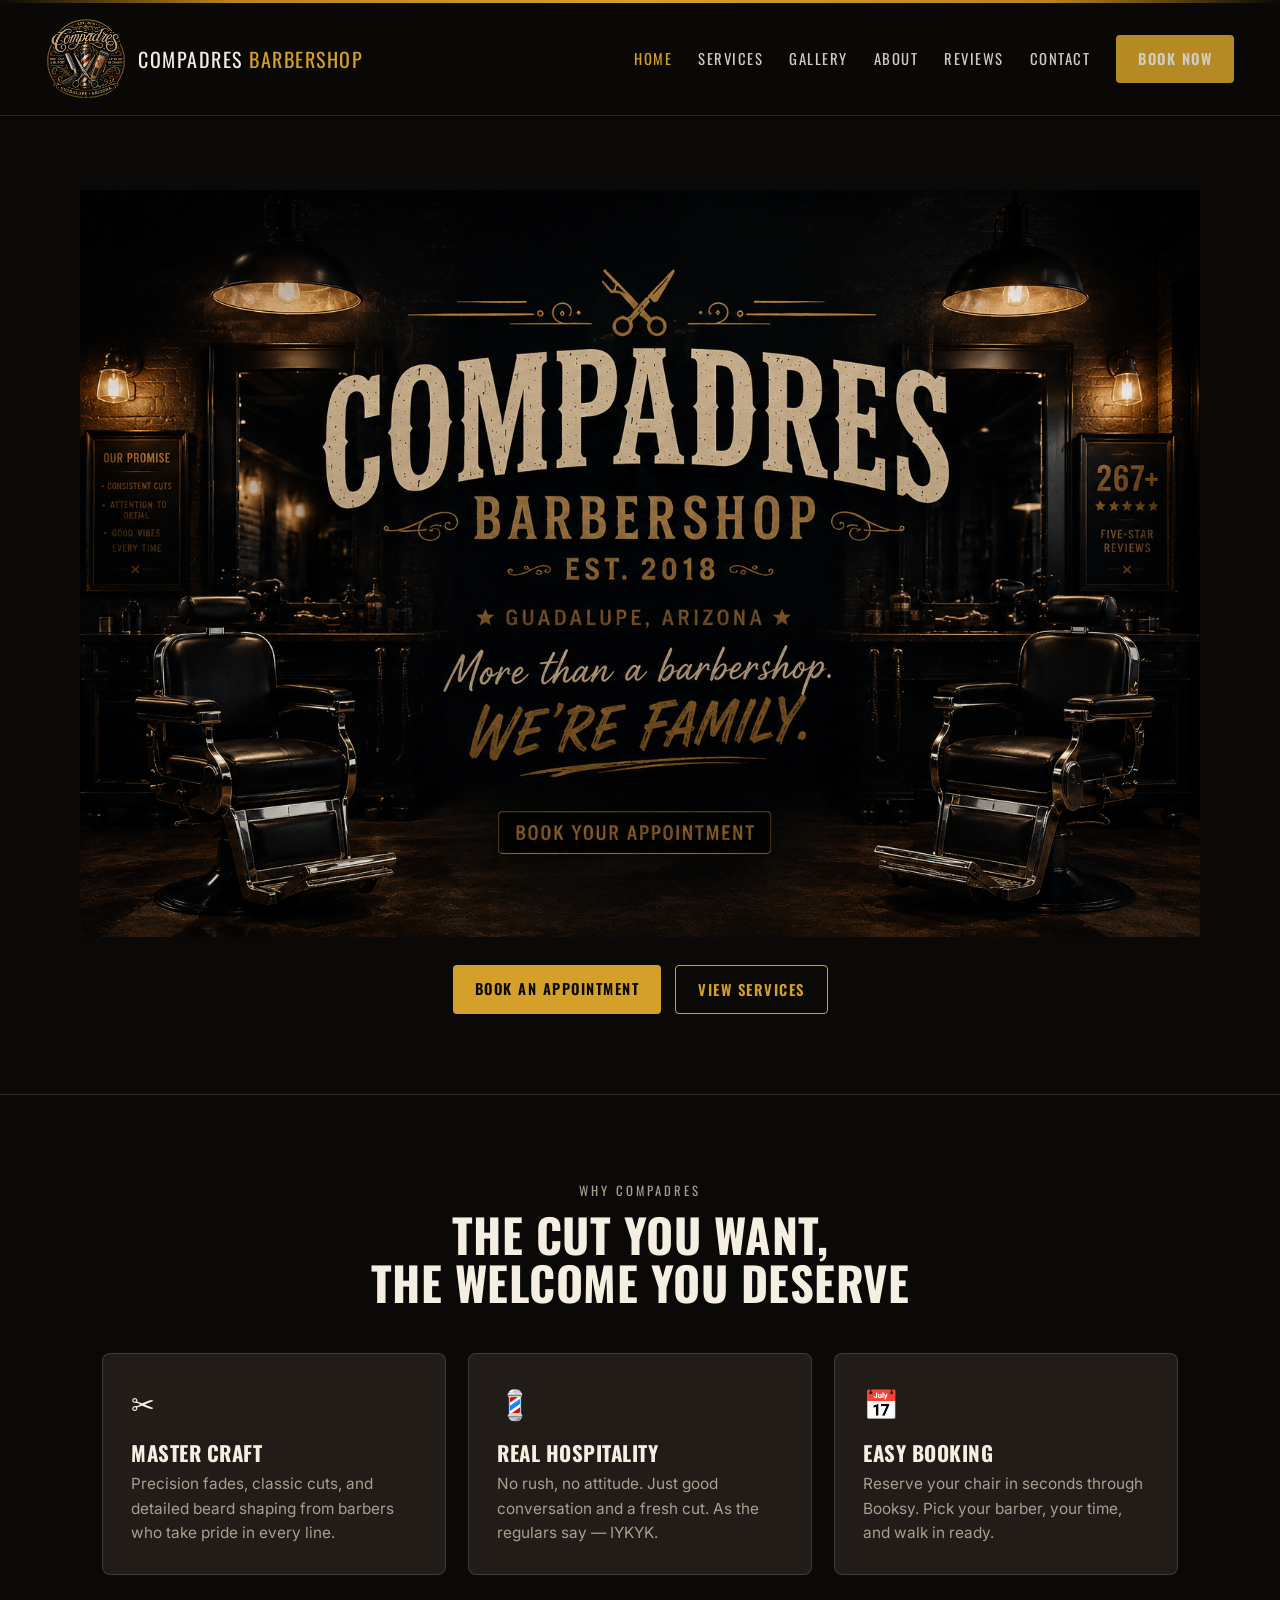
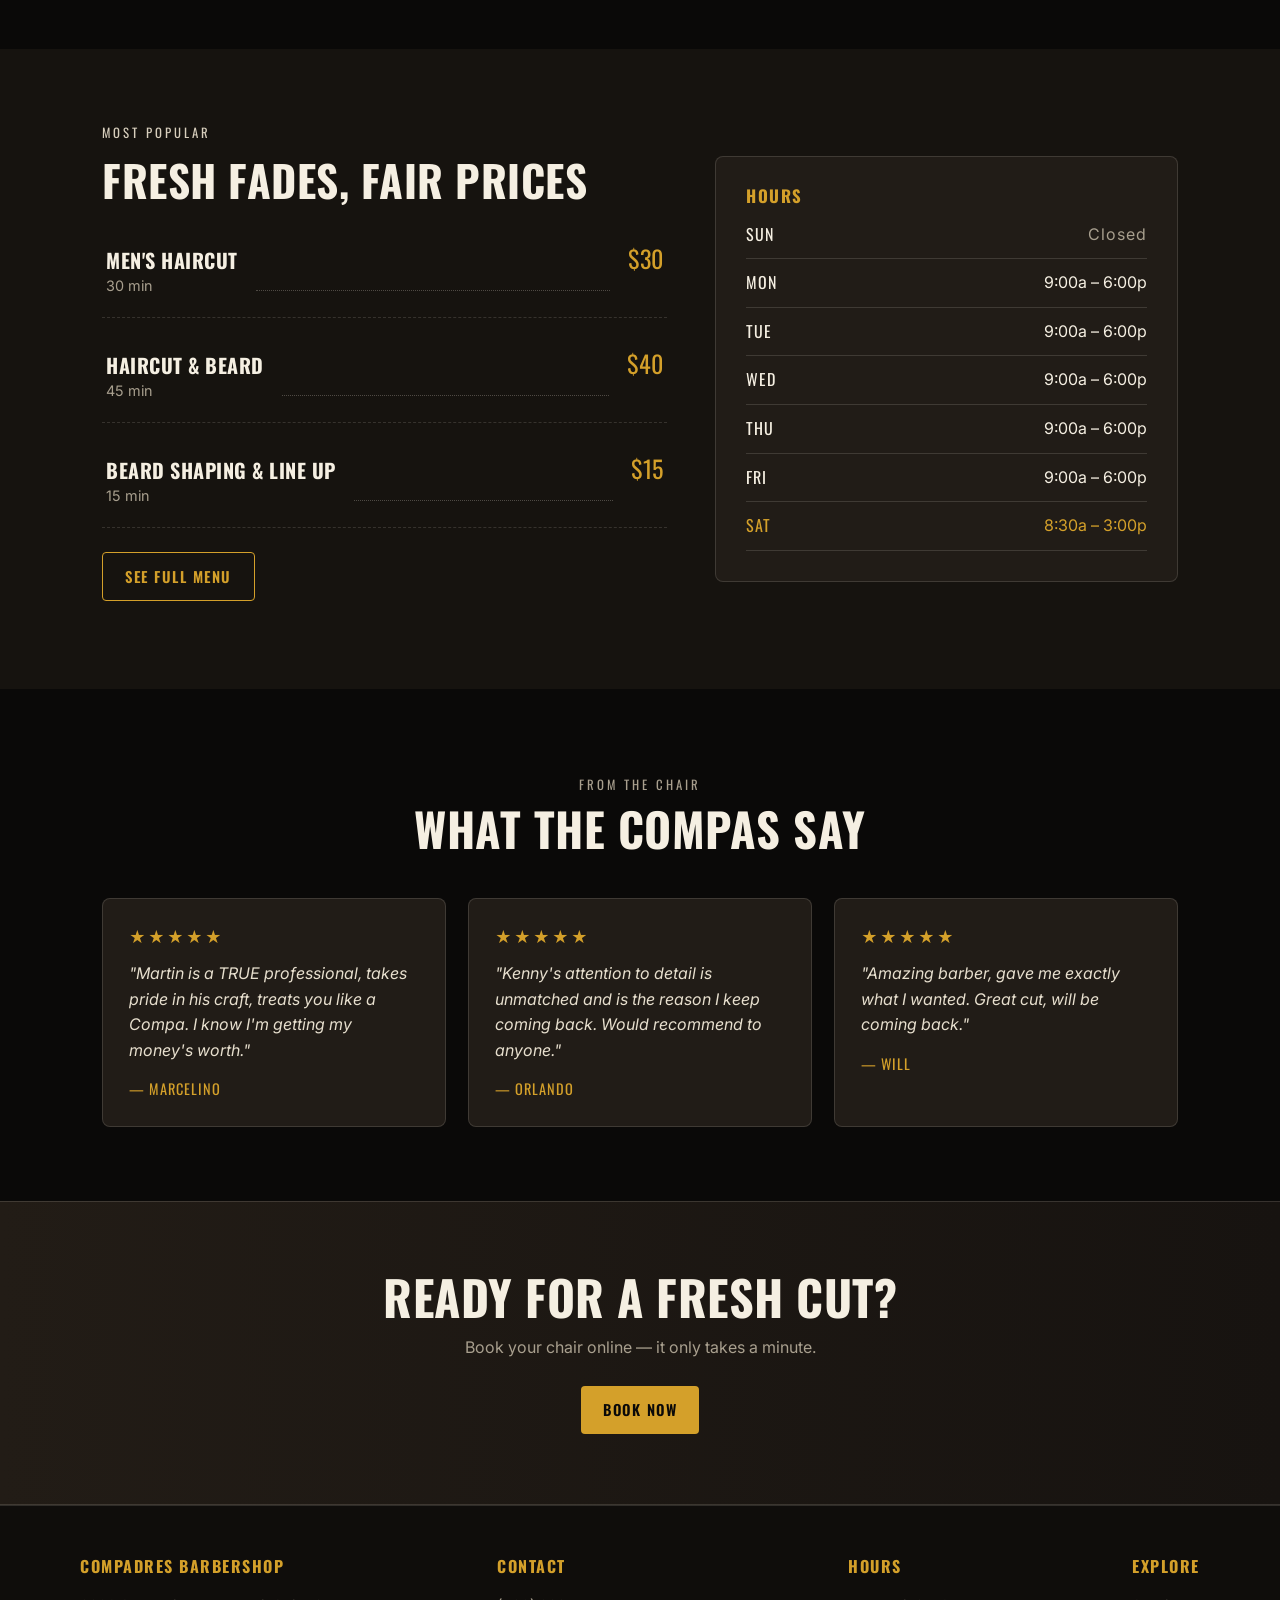
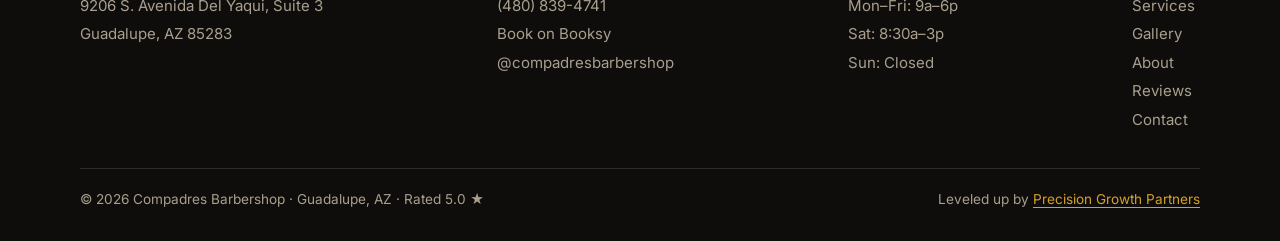
==== index.html @ 27624e58 "Add files via upload" ====
<!DOCTYPE html>
<html lang="en">
<head>
<meta charset="UTF-8">
<meta name="viewport" content="width=device-width, initial-scale=1">
<title>Compadres Barbershop | Guadalupe, AZ</title>
<meta name="description" content="Compadres Barbershop in Guadalupe, AZ — premium men's haircuts, beard work, and clean fades. Rated 5.0. Book online today.">
<link rel="preconnect" href="https://fonts.googleapis.com">
<link href="https://fonts.googleapis.com/css2?family=Oswald:wght@500;600;700&family=Inter:wght@400;500;600&display=swap" rel="stylesheet">
<link rel="stylesheet" href="styles.css">
</head>
<body>
<div class="serape"></div>
<header class="site">
  <div class="nav">
    <a class="logo" href="index.html">
      <span class="mark"><img src="logo.png" alt="Compadres Barbershop logo" onclick="event.preventDefault();event.stopPropagation();document.getElementById('logobox').classList.add('open')" onerror="this.style.display='none';this.parentNode.classList.add('noimg')"></span>
      <span class="name">Compadres <span>Barbershop</span></span>
    </a>
    <button class="nav-toggle" aria-label="Menu" onclick="document.getElementById('nav').classList.toggle('open')">☰</button>
    <nav class="links" id="nav">
      <a class="active" href="index.html">Home</a>
      <a href="services.html">Services</a>
      <a href="gallery.html">Gallery</a>
      <a href="about.html">About</a>
      <a href="reviews.html">Reviews</a>
      <a href="contact.html">Contact</a>
      <a class="btn btn-gold" href="https://booksy.com/en-us/102280_compadres-barbershop_barber-shop_14724_tempe" target="_blank" rel="noopener">Book Now</a>
    </nav>
  </div>
</header>

<section class="hero-photo">
  <a href="https://booksy.com/en-us/102280_compadres-barbershop_barber-shop_14724_tempe" target="_blank" rel="noopener" aria-label="Book your appointment"><img src="Hero.png" alt="Compadres Barbershop — Guadalupe, Arizona. More than a barbershop, we're family. Est. 2018. Rated 5.0 from 267+ reviews."></a>
  <div class="hero-cta">
    <a class="btn btn-gold" href="https://booksy.com/en-us/102280_compadres-barbershop_barber-shop_14724_tempe" target="_blank" rel="noopener">Book an Appointment</a>
    <a class="btn btn-ghost" href="services.html">View Services</a>
  </div>
</section>

<section>
  <div class="container">
    <div class="section-head">
      <p class="eyebrow">Why Compadres</p>
      <h2>The cut you want,<br>the welcome you deserve</h2>
    </div>
    <div class="grid cols-3">
      <div class="card">
        <div class="icon">✂️</div>
        <h3>Master Craft</h3>
        <p>Precision fades, classic cuts, and detailed beard shaping from barbers who take pride in every line.</p>
      </div>
      <div class="card">
        <div class="icon">💈</div>
        <h3>Real Hospitality</h3>
        <p>No rush, no attitude. Just good conversation and a fresh cut. As the regulars say — IYKYK.</p>
      </div>
      <div class="card">
        <div class="icon">📅</div>
        <h3>Easy Booking</h3>
        <p>Reserve your chair in seconds through Booksy. Pick your barber, your time, and walk in ready.</p>
      </div>
    </div>
  </div>
</section>

<section class="alt">
  <div class="container">
    <div class="split">
      <div>
        <p class="eyebrow">Most Popular</p>
        <h2>Fresh fades, fair prices</h2>
        <div class="pricelist">
          <div class="price-row">
            <div class="info"><h3>Men's Haircut</h3><span>30 min</span></div>
            <div class="dots"></div><div class="amt">$30</div>
          </div>
          <div class="price-row">
            <div class="info"><h3>Haircut &amp; Beard</h3><span>45 min</span></div>
            <div class="dots"></div><div class="amt">$40</div>
          </div>
          <div class="price-row">
            <div class="info"><h3>Beard Shaping &amp; Line Up</h3><span>15 min</span></div>
            <div class="dots"></div><div class="amt">$15</div>
          </div>
        </div>
        <p style="margin-top:24px"><a class="btn btn-ghost" href="services.html">See Full Menu</a></p>
      </div>
      <div class="infobox">
        <h3>Hours</h3>
        <ul class="hours">
          <li class="closed"><span>Sun</span><span>Closed</span></li>
          <li><span>Mon</span><span>9:00a – 6:00p</span></li>
          <li><span>Tue</span><span>9:00a – 6:00p</span></li>
          <li><span>Wed</span><span>9:00a – 6:00p</span></li>
          <li><span>Thu</span><span>9:00a – 6:00p</span></li>
          <li><span>Fri</span><span>9:00a – 6:00p</span></li>
          <li class="today"><span>Sat</span><span>8:30a – 3:00p</span></li>
        </ul>
      </div>
    </div>
  </div>
</section>

<section>
  <div class="container">
    <div class="section-head">
      <p class="eyebrow">From the Chair</p>
      <h2>What the Compas say</h2>
    </div>
    <div class="quotes">
      <div class="quote">
        <div class="stars">★★★★★</div>
        <p>"Martin is a TRUE professional, takes pride in his craft, treats you like a Compa. I know I'm getting my money's worth."</p>
        <div class="who">— Marcelino</div>
      </div>
      <div class="quote">
        <div class="stars">★★★★★</div>
        <p>"Kenny's attention to detail is unmatched and is the reason I keep coming back. Would recommend to anyone."</p>
        <div class="who">— Orlando</div>
      </div>
      <div class="quote">
        <div class="stars">★★★★★</div>
        <p>"Amazing barber, gave me exactly what I wanted. Great cut, will be coming back."</p>
        <div class="who">— Will</div>
      </div>
    </div>
  </div>
</section>

<div class="cta-band">
  <h2>Ready for a fresh cut?</h2>
  <p>Book your chair online — it only takes a minute.</p>
  <a class="btn btn-gold" href="https://booksy.com/en-us/102280_compadres-barbershop_barber-shop_14724_tempe" target="_blank" rel="noopener">Book Now</a>
</div>

<footer class="site">
  <div class="foot-grid">
    <div>
      <h4>Compadres Barbershop</h4>
      <p>9206 S. Avenida Del Yaqui, Suite 3<br>Guadalupe, AZ 85283</p>
    </div>
    <div>
      <h4>Contact</h4>
      <p><a href="tel:+14808394741">(480) 839-4741</a><br><a href="https://booksy.com/en-us/102280_compadres-barbershop_barber-shop_14724_tempe" target="_blank" rel="noopener">Book on Booksy</a><br><a href="https://www.instagram.com/compadresbarbershop/" target="_blank" rel="noopener">@compadresbarbershop</a></p>
    </div>
    <div>
      <h4>Hours</h4>
      <p>Mon–Fri: 9a–6p<br>Sat: 8:30a–3p<br>Sun: Closed</p>
    </div>
    <div>
      <h4>Explore</h4>
      <p><a href="services.html">Services</a><br><a href="gallery.html">Gallery</a><br><a href="about.html">About</a><br><a href="reviews.html">Reviews</a><br><a href="contact.html">Contact</a></p>
    </div>
  </div>
  <div class="copyright"><span>© 2026 Compadres Barbershop · Guadalupe, AZ · Rated 5.0 ★</span><span class="credit">Leveled up by <a href="https://www.precisiongrowthpartnersaz.com" target="_blank" rel="noopener">Precision Growth Partners</a></span></div>
</footer>
<div class="logobox" id="logobox" onclick="this.classList.remove('open')"><img src="logo.png" alt="Compadres Barbershop logo"></div>
<script defer src="/_vercel/insights/script.js"></script>
</body>
</html>
---- styles.css ----
/* Compadres Barbershop — shared styles (mobile-optimized + photo gallery) */
:root{
  --ink:#0a0908;
  --ink-2:#16130f;
  --cream:#f5efe2;
  --gold:#d4a02a;
  --gold-2:#b9851a;
  --red:#a3271f;
  --green:#1f6b4f;
  --muted:#a89f8e;
  --line:rgba(245,239,226,.14);
  --maxw:1120px;
  --font-head:"Oswald","Arial Narrow",Helvetica,sans-serif;
  --font-body:"Inter",system-ui,-apple-system,Segoe UI,Roboto,sans-serif;
}
*{box-sizing:border-box;margin:0;padding:0}
html{scroll-behavior:smooth}
body{
  font-family:var(--font-body);
  background:var(--ink);
  color:var(--cream);
  line-height:1.6;
  -webkit-font-smoothing:antialiased;
  overflow-x:hidden;
}
img{max-width:100%;display:block}
a{color:inherit;text-decoration:none}
.container{max-width:var(--maxw);margin:0 auto;padding:0 22px}
h1,h2,h3,.brand{font-family:var(--font-head);font-weight:700;letter-spacing:.5px;line-height:1.05}
.eyebrow{font-family:var(--font-head);text-transform:uppercase;letter-spacing:3px;font-size:.8rem;color:var(--gold)}

/* refined gold top accent */
.serape{height:3px;background:linear-gradient(90deg,transparent,var(--gold-2) 18%,var(--gold) 50%,var(--gold-2) 82%,transparent)}

/* header */
header.site{position:sticky;top:0;z-index:50;background:rgba(10,9,8,.95);backdrop-filter:blur(8px);border-bottom:1px solid var(--line)}
.nav{display:flex;align-items:center;justify-content:space-between;padding:16px 46px}
.logo{display:flex;align-items:center;gap:12px}
.logo .mark{width:80px;height:80px;display:grid;place-items:center;flex:0 0 auto}
.logo .mark img{width:100%;height:100%;object-fit:contain;display:block;mix-blend-mode:lighten;cursor:zoom-in}
.logobox{position:fixed;inset:0;z-index:200;background:rgba(5,4,3,.94);display:none;place-items:center;cursor:zoom-out;padding:24px}
.logobox.open{display:grid}
.logobox img{max-width:min(90vw,560px);max-height:90vh;width:auto;height:auto;mix-blend-mode:lighten}
.logo .mark.noimg{width:44px;height:44px;border-radius:50%;border:2px solid var(--gold);background:#000}
.logo .mark.noimg::after{content:"C";font-family:var(--font-head);font-weight:700;color:var(--gold);font-size:1.2rem}
.logo .name{font-family:var(--font-head);font-size:1.25rem;text-transform:uppercase;letter-spacing:1.5px}
.logo .name span{color:var(--gold)}
nav.links{display:flex;align-items:center;gap:26px}
nav.links a{font-family:var(--font-head);text-transform:uppercase;letter-spacing:1.5px;font-size:.92rem;color:var(--cream);opacity:.85;transition:.2s}
nav.links a:hover,nav.links a.active{opacity:1;color:var(--gold)}
.btn{display:inline-block;font-family:var(--font-head);text-transform:uppercase;letter-spacing:1.5px;font-weight:600;padding:12px 22px;border-radius:4px;transition:.2s;cursor:pointer;font-size:.92rem}
.btn-gold{background:var(--gold);color:var(--ink)}
.btn-gold:hover{background:var(--gold-2)}
.btn-ghost{border:1.5px solid var(--gold);color:var(--gold)}
.btn-ghost:hover{background:var(--gold);color:var(--ink)}
.nav-toggle{display:none;background:none;border:0;color:var(--cream);font-size:1.6rem;cursor:pointer}

/* hero */
.hero{position:relative;text-align:center;padding:120px 22px 110px;background:
  radial-gradient(120% 90% at 50% 0%,rgba(212,160,42,.12),transparent 60%),
  linear-gradient(180deg,#191510,#0f0d0b);
  border-bottom:1px solid var(--line);overflow:hidden}
.hero::before,.hero::after{content:"";position:absolute;font-family:var(--font-head);font-size:14rem;color:rgba(245,239,226,.03);top:50%;transform:translateY(-50%)}
.hero::before{content:"✂";left:4%}
.hero::after{content:"💈";right:4%;font-size:9rem}
.hero h1{font-size:clamp(2.6rem,7vw,5rem);text-transform:uppercase}
.hero h1 em{color:var(--gold);font-style:normal}
.hero p.lead{max-width:620px;margin:18px auto 28px;color:#e7dfce;font-size:1.12rem}
.hero .cta{display:flex;gap:14px;justify-content:center;flex-wrap:wrap}
.stars{color:var(--gold);letter-spacing:2px}
.rating{margin-top:26px;font-size:.95rem;color:var(--muted)}
.rating strong{color:var(--cream)}

/* hero logo badge */
.hero-badge{width:130px;height:130px;border-radius:50%;border:3px solid var(--gold);object-fit:cover;display:block;margin:0 auto 24px;background:#000;box-shadow:0 10px 34px rgba(0,0,0,.55)}

/* hero photo banner */
.hero-photo{background:#0a0908;border-bottom:1px solid var(--line);text-align:center}
.hero-photo img{width:100%;max-width:var(--maxw);height:auto;display:block;margin:0 auto}
.hero-cta{display:flex;gap:14px;justify-content:center;flex-wrap:wrap;padding:28px 22px 6px}

/* sections */
section{padding:74px 0}
.section-head{text-align:center;max-width:640px;margin:0 auto 46px}
.section-head h2{font-size:clamp(2rem,4.5vw,2.9rem);text-transform:uppercase;margin-top:8px}
.section-head p{color:var(--muted);margin-top:12px}
.alt{background:var(--ink-2)}

/* feature grid */
.grid{display:grid;gap:22px}
.cols-3{grid-template-columns:repeat(3,1fr)}
.cols-2{grid-template-columns:repeat(2,1fr)}
.card{background:#211c17;border:1px solid var(--line);border-radius:8px;padding:28px}
.card h3{font-size:1.3rem;text-transform:uppercase;margin-bottom:8px}
.card p{color:var(--muted);font-size:.96rem}
.card .icon{font-size:1.8rem;margin-bottom:14px}

/* services / price list */
.pricelist{max-width:760px;margin:0 auto;display:grid;gap:6px}
.price-row{display:flex;align-items:baseline;justify-content:space-between;gap:14px;padding:20px 4px;border-bottom:1px dashed var(--line)}
.price-row .info h3{font-size:1.25rem;text-transform:uppercase}
.price-row .info span{display:block;color:var(--muted);font-size:.9rem;margin-top:3px}
.price-row .dots{flex:1;border-bottom:1px dotted rgba(245,239,226,.25);margin:0 4px 6px;align-self:flex-end}
.price-row .amt{font-family:var(--font-head);font-size:1.5rem;color:var(--gold);white-space:nowrap}
.note{text-align:center;color:var(--muted);margin-top:30px;font-size:.95rem}

/* gallery / photo grid */
.gallery{display:grid;grid-template-columns:repeat(3,1fr);gap:14px}
.gallery .shot{aspect-ratio:1/1;border-radius:8px;overflow:hidden;border:1px solid var(--line);display:block;background:#211c17}
.gallery .shot img{width:100%;height:100%;object-fit:cover;display:block;transition:transform .4s}
.gallery .shot:hover img{transform:scale(1.06)}

/* barbers */
.barber{text-align:center}
.barber .avatar{width:120px;height:120px;border-radius:50%;margin:0 auto 16px;border:3px solid var(--gold);display:grid;place-items:center;font-family:var(--font-head);font-size:2.4rem;color:var(--gold);background:#211c17}
.barber h3{font-size:1.35rem;text-transform:uppercase}
.barber .role{color:var(--gold);font-family:var(--font-head);letter-spacing:2px;text-transform:uppercase;font-size:.85rem;margin-top:4px}
.barber p{color:var(--muted);font-size:.95rem;margin-top:10px}

/* split / info */
.split{display:grid;grid-template-columns:1.1fr .9fr;gap:48px;align-items:center}
.split h2{font-size:clamp(1.9rem,4vw,2.7rem);text-transform:uppercase;margin:8px 0 16px}
.split p{color:#d8cfbd;margin-bottom:14px}
.hours{list-style:none;max-width:420px}
.hours li{display:flex;justify-content:space-between;padding:11px 0;border-bottom:1px solid var(--line);font-size:1rem}
.hours li span:first-child{font-family:var(--font-head);text-transform:uppercase;letter-spacing:1px}
.hours li.closed span:last-child{color:var(--muted);letter-spacing:1px}
.hours li.today{color:var(--gold)}

.infobox{background:#211c17;border:1px solid var(--line);border-radius:8px;padding:30px}
.infobox h3{text-transform:uppercase;color:var(--gold);font-size:1.05rem;letter-spacing:1.5px;margin-bottom:6px}
.infobox p{margin-bottom:18px;color:#e7dfce}
.infobox a{color:var(--cream);border-bottom:1px solid var(--gold)}

.map{border-radius:8px;overflow:hidden;border:1px solid var(--line);min-height:320px;width:100%}
.map iframe{width:100%;height:100%;min-height:320px;border:0;filter:grayscale(.3) contrast(1.05)}

/* cta band */
.cta-band{background:linear-gradient(90deg,#221c16,#171310);text-align:center;padding:70px 22px;border-top:1px solid var(--line);border-bottom:1px solid var(--line)}
.cta-band h2{font-size:clamp(2rem,5vw,3rem);text-transform:uppercase}
.cta-band p{color:var(--muted);margin:12px 0 26px}

/* footer */
footer.site{background:#0f0d0b;padding:48px 22px 30px;border-top:1px solid var(--line)}
.foot-grid{display:flex;justify-content:space-between;gap:30px;flex-wrap:wrap;max-width:var(--maxw);margin:0 auto}
.foot-grid h4{font-family:var(--font-head);text-transform:uppercase;color:var(--gold);letter-spacing:1.5px;margin-bottom:12px;font-size:1rem}
.foot-grid p,.foot-grid a{color:var(--muted);font-size:.94rem;line-height:1.9}
.foot-grid a:hover{color:var(--cream)}
.copyright{display:flex;flex-wrap:wrap;justify-content:space-between;align-items:center;gap:6px 16px;max-width:var(--maxw);margin:34px auto 0;color:var(--muted);font-size:.85rem;border-top:1px solid var(--line);padding-top:20px}
.copyright .credit a{color:var(--gold);border-bottom:1px solid var(--gold)}
.copyright .credit a:hover{color:var(--cream)}

/* reviews */
.quotes{display:grid;grid-template-columns:repeat(3,1fr);gap:22px}
.quote{background:#211c17;border:1px solid var(--line);border-radius:8px;padding:26px}
.quote .stars{margin-bottom:10px}
.quote p{font-style:italic;color:#e7dfce}
.quote .who{margin-top:14px;font-family:var(--font-head);text-transform:uppercase;letter-spacing:1px;color:var(--gold);font-size:.9rem}
.quote .meta-line{color:var(--muted);font-size:.8rem;margin-top:3px}

/* rating summary */
.rating-summary{display:grid;grid-template-columns:auto 1fr;gap:48px;align-items:center;background:#211c17;border:1px solid var(--line);border-radius:10px;padding:36px 40px;max-width:760px;margin:0 auto}
.rating-summary .score{text-align:center}
.rating-summary .big{font-family:var(--font-head);font-size:4.5rem;line-height:1;color:var(--gold)}
.rating-summary .score .stars{color:var(--gold);letter-spacing:2px;font-size:1.1rem;margin-top:4px}
.rating-summary .count{color:var(--muted);font-size:.85rem;margin-top:8px}
.rating-summary .bars{list-style:none;display:grid;gap:8px}
.rating-summary .bars li{display:flex;align-items:center;gap:12px;font-size:.85rem;color:var(--muted)}
.rating-summary .bars li span:first-child{width:34px;font-family:var(--font-head)}
.rating-summary .bars .n{width:34px;text-align:right}
.rating-summary .bar{flex:1;height:8px;background:rgba(245,239,226,.1);border-radius:6px;overflow:hidden}
.rating-summary .bar i{display:block;height:100%;background:var(--gold)}
@media(max-width:600px){.rating-summary{grid-template-columns:1fr;gap:24px;padding:28px 22px}}

/* worst review callout */
.worst{max-width:680px;margin:64px auto 0;text-align:center}
.worst h2{font-size:clamp(1.7rem,4vw,2.4rem);text-transform:uppercase;margin:8px 0 12px}
.worst .sub{color:var(--muted);font-size:.98rem;max-width:520px;margin:0 auto}
.worst-card{background:#211c17;border:1px dashed var(--gold-2);border-radius:10px;padding:34px 30px;margin:26px auto;max-width:480px}
.worst-card .stars2{font-size:1.5rem;letter-spacing:3px;color:var(--gold)}
.worst-card .stars2 span{color:rgba(245,239,226,.2)}
.worst-card .worst-text{font-family:var(--font-head);font-size:3.4rem;color:var(--cream);margin:14px 0 6px;line-height:1}
.worst-card .who{color:var(--muted);font-size:.85rem;letter-spacing:.5px}

@media(max-width:860px){
  .cols-3,.cols-2,.quotes{grid-template-columns:1fr}
  .split{grid-template-columns:1fr;gap:30px}
  .gallery{grid-template-columns:repeat(2,1fr)}
  nav.links{position:fixed;inset:70px 0 auto 0;flex-direction:column;background:var(--ink-2);padding:18px 22px 22px;border-bottom:1px solid var(--line);display:none;gap:4px}
  nav.links a{padding:12px 4px;border-bottom:1px solid var(--line);width:100%}
  nav.links.open{display:flex}
  nav.links .btn{width:100%;text-align:center;border-bottom:0;margin-top:8px}
  .nav-toggle{display:block}
}

@media(max-width:600px){
  section{padding:48px 0}
  .container{padding:0 18px}
  .nav{padding:12px 18px}
  .logo .name{font-size:1.05rem;letter-spacing:1px}
  .hero{padding:74px 18px 60px}
  .hero::before,.hero::after{display:none}
  .hero p.lead{font-size:1.02rem}
  .hero .cta{flex-direction:column;align-items:stretch}
  .hero .cta .btn{width:100%}
  .hero-cta{flex-direction:column;align-items:stretch;padding:22px 18px 4px}
  .hero-cta .btn{width:100%;text-align:center}
  .section-head{margin-bottom:32px}
  .card{padding:22px}
  .price-row{padding:16px 2px;gap:10px}
  .price-row .info h3{font-size:1.08rem}
  .price-row .amt{font-size:1.3rem}
  .infobox{padding:22px}
  .cta-band{padding:52px 18px}
  .foot-grid{flex-direction:column;gap:24px}
  .worst-card{padding:28px 22px}
  .worst-card .worst-text{font-size:2.8rem}
  .gallery{gap:10px}
  .copyright{justify-content:center;text-align:center}
  .logo .mark{width:60px;height:60px}
}
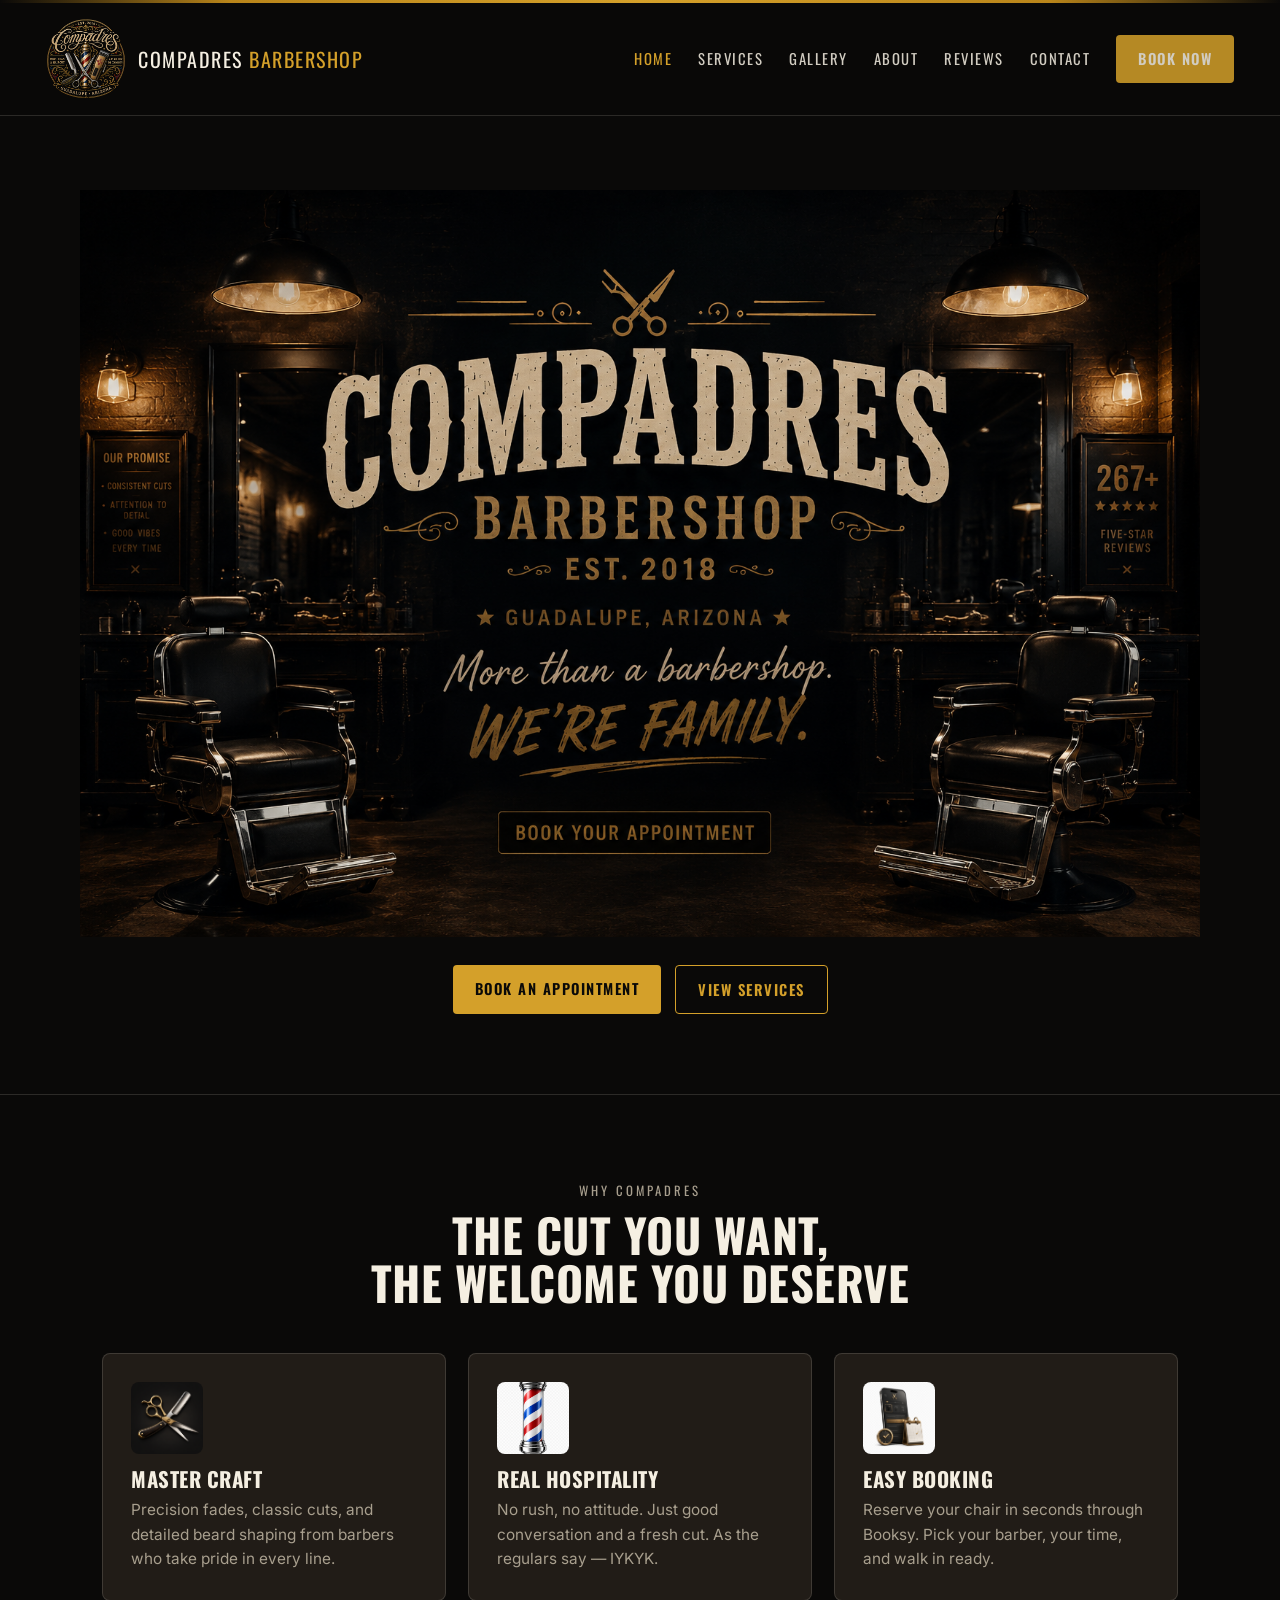
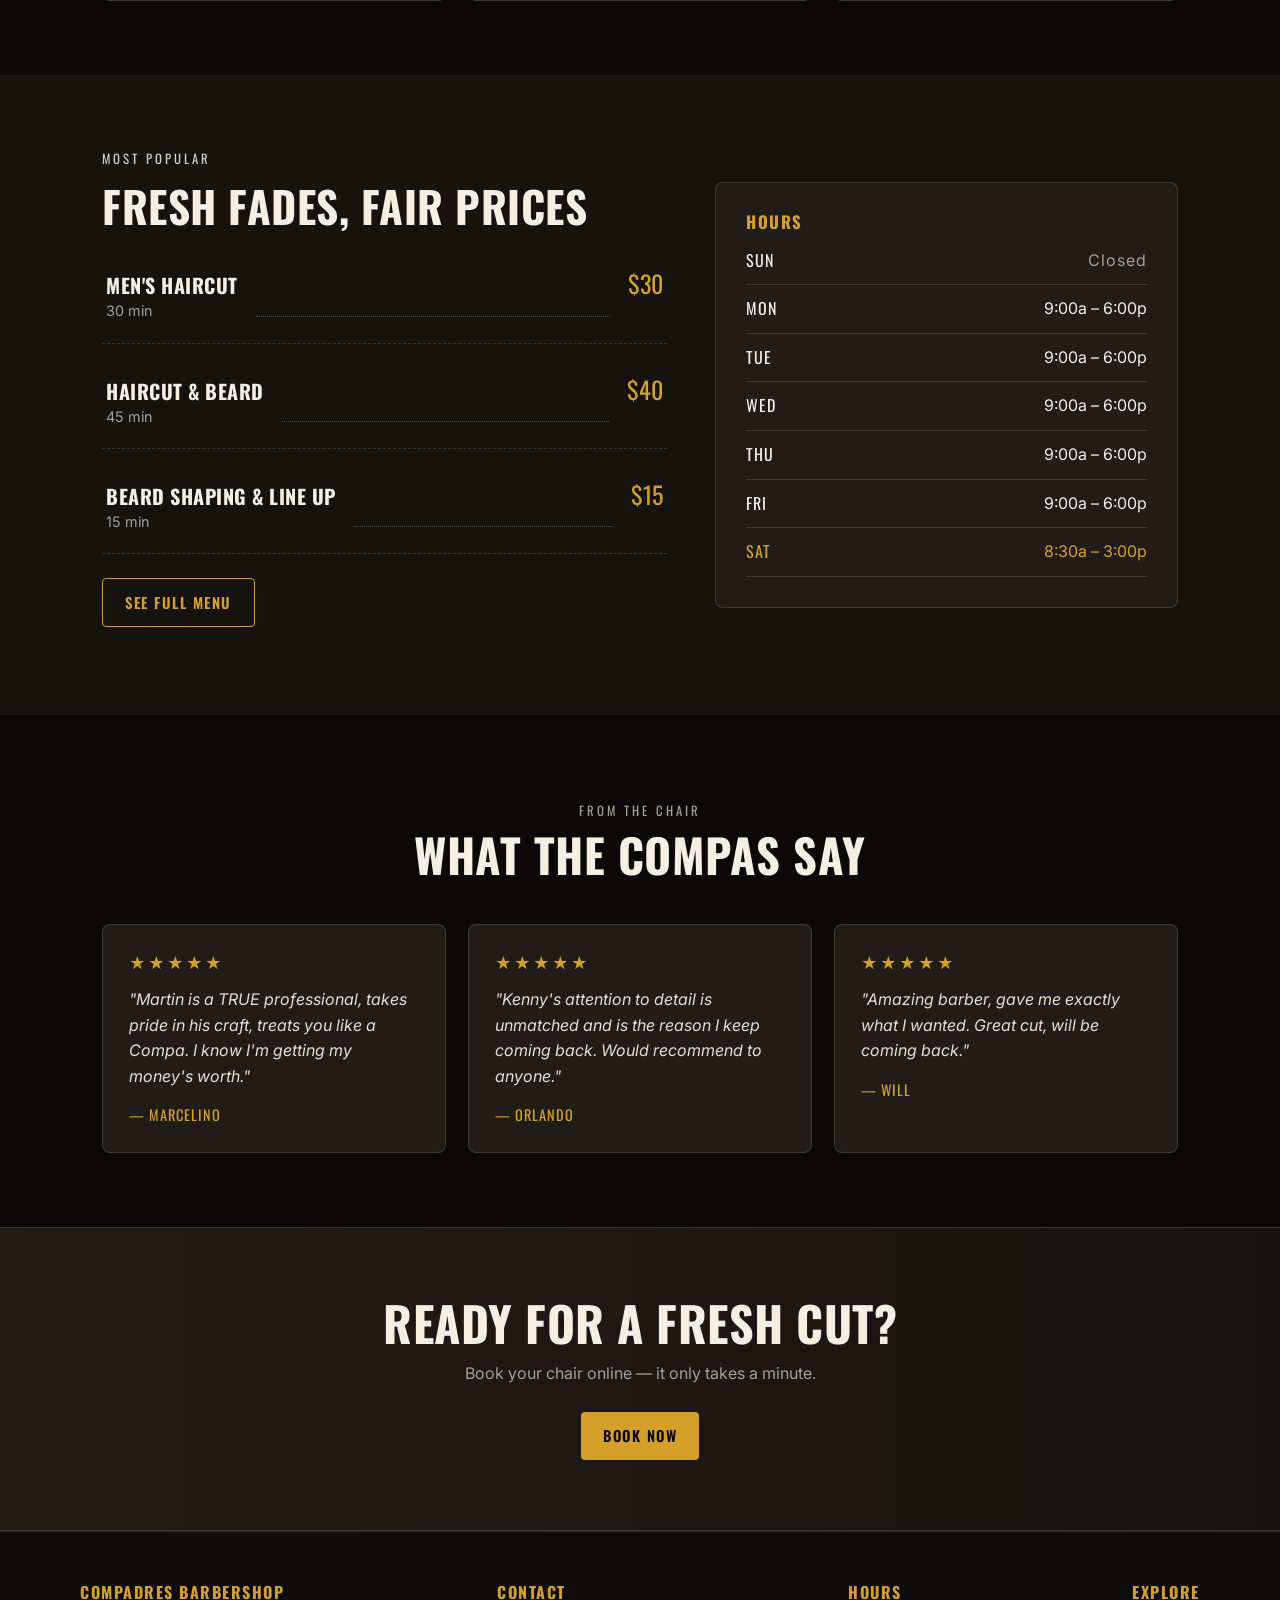
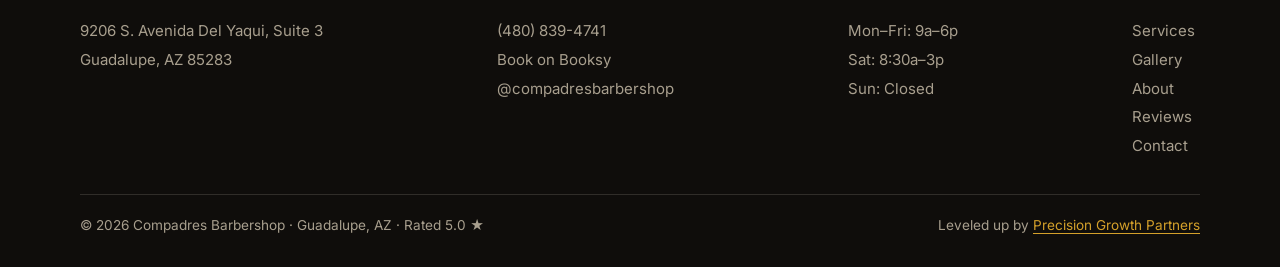
==== commit 33e38101: "Add files via upload" ====
--- a/index.html
+++ b/index.html
@@ -8,8 +8,21 @@
 <link rel="preconnect" href="https://fonts.googleapis.com">
 <link href="https://fonts.googleapis.com/css2?family=Oswald:wght@500;600;700&family=Inter:wght@400;500;600&display=swap" rel="stylesheet">
 <link rel="stylesheet" href="styles.css">
+<meta property="og:type" content="website">
+<meta property="og:site_name" content="Compadres Barbershop">
+<meta property="og:title" content="Compadres Barbershop — Guadalupe, AZ">
+<meta property="og:description" content="More than a haircut — a place for the community. Premium cuts, fades & beard work. Book online.">
+<meta property="og:url" content="https://compadresbarbershop.net/">
+<meta property="og:image" content="https://compadresbarbershop.net/logo.png">
+<meta property="og:image:width" content="1254">
+<meta property="og:image:height" content="1254">
+<meta name="twitter:card" content="summary_large_image">
+<meta name="twitter:title" content="Compadres Barbershop — Guadalupe, AZ">
+<meta name="twitter:description" content="More than a haircut — a place for the community. Book online.">
+<meta name="twitter:image" content="https://compadresbarbershop.net/logo.png">
 </head>
 <body>
+<div class="splash" id="splash" onclick="this.classList.add('skip')" title="Tap to enter"><img src="logo.png" alt="Compadres Barbershop"></div>
 <div class="serape"></div>
 <header class="site">
   <div class="nav">
@@ -46,17 +59,17 @@
     </div>
     <div class="grid cols-3">
       <div class="card">
-        <div class="icon">✂️</div>
+        <div class="icon"><img src="mastercraft.png" alt="Gold scissors and straight razor"></div>
         <h3>Master Craft</h3>
         <p>Precision fades, classic cuts, and detailed beard shaping from barbers who take pride in every line.</p>
       </div>
       <div class="card">
-        <div class="icon">💈</div>
+        <div class="icon"><img src="realhospitality.png" alt="Classic barber pole"></div>
         <h3>Real Hospitality</h3>
         <p>No rush, no attitude. Just good conversation and a fresh cut. As the regulars say — IYKYK.</p>
       </div>
       <div class="card">
-        <div class="icon">📅</div>
+        <div class="icon"><img src="easybooking.png" alt="Phone booking app with calendar and clock"></div>
         <h3>Easy Booking</h3>
         <p>Reserve your chair in seconds through Booksy. Pick your barber, your time, and walk in ready.</p>
       </div>
--- a/styles.css
+++ b/styles.css
@@ -41,6 +41,14 @@
 .logobox{position:fixed;inset:0;z-index:200;background:rgba(5,4,3,.94);display:none;place-items:center;cursor:zoom-out;padding:24px}
 .logobox.open{display:grid}
 .logobox img{max-width:min(90vw,560px);max-height:90vh;width:auto;height:auto;mix-blend-mode:lighten}
+
+/* intro splash (home only) */
+.splash{position:fixed;inset:0;z-index:300;background:#0a0908;display:grid;place-items:center;padding:24px;cursor:pointer;animation:splashout .6s ease 3s forwards}
+.splash.skip{animation:splashout .3s ease forwards}
+.splash img{max-width:min(88vw,520px);max-height:86vh;mix-blend-mode:lighten;animation:splashin .5s ease both}
+@keyframes splashin{from{opacity:0;transform:scale(.94)}to{opacity:1;transform:scale(1)}}
+@keyframes splashout{to{opacity:0;visibility:hidden}}
+@media(prefers-reduced-motion:reduce){.splash{display:none}}
 .logo .mark.noimg{width:44px;height:44px;border-radius:50%;border:2px solid var(--gold);background:#000}
 .logo .mark.noimg::after{content:"C";font-family:var(--font-head);font-weight:700;color:var(--gold);font-size:1.2rem}
 .logo .name{font-family:var(--font-head);font-size:1.25rem;text-transform:uppercase;letter-spacing:1.5px}
@@ -94,6 +102,7 @@
 .card h3{font-size:1.3rem;text-transform:uppercase;margin-bottom:8px}
 .card p{color:var(--muted);font-size:.96rem}
 .card .icon{font-size:1.8rem;margin-bottom:14px}
+.card .icon img{width:72px;height:72px;object-fit:cover;border-radius:8px;display:block}
 
 /* services / price list */
 .pricelist{max-width:760px;margin:0 auto;display:grid;gap:6px}
@@ -104,11 +113,35 @@
 .price-row .amt{font-family:var(--font-head);font-size:1.5rem;color:var(--gold);white-space:nowrap}
 .note{text-align:center;color:var(--muted);margin-top:30px;font-size:.95rem}
 
-/* gallery / photo grid */
-.gallery{display:grid;grid-template-columns:repeat(3,1fr);gap:14px}
-.gallery .shot{aspect-ratio:1/1;border-radius:8px;overflow:hidden;border:1px solid var(--line);display:block;background:#211c17}
-.gallery .shot img{width:100%;height:100%;object-fit:cover;display:block;transition:transform .4s}
-.gallery .shot:hover img{transform:scale(1.06)}
+/* work gallery — masonry */
+.works{column-count:3;column-gap:16px}
+.work{break-inside:avoid;margin:0 0 16px;position:relative;display:block;border-radius:10px;overflow:hidden;border:1px solid var(--line);background:#16130f;cursor:zoom-in}
+.work img{width:100%;display:block;transition:transform .5s ease}
+.work:hover img{transform:scale(1.04)}
+.work .cap{position:absolute;left:0;right:0;bottom:0;padding:16px 16px 14px;background:linear-gradient(to top,rgba(0,0,0,.9),rgba(0,0,0,.5) 55%,transparent)}
+.work .cap h3{font-size:1.02rem;text-transform:uppercase;letter-spacing:1px;color:var(--cream)}
+.work .cap span{display:block;margin-top:3px;color:var(--gold);font-family:var(--font-head);font-size:.76rem;letter-spacing:2px;text-transform:uppercase}
+.work .badge{position:absolute;top:12px;left:12px;background:var(--gold);color:var(--ink);font-family:var(--font-head);font-size:.68rem;letter-spacing:1.5px;text-transform:uppercase;padding:5px 10px;border-radius:3px}
+
+/* before / after */
+.ba{display:grid;grid-template-columns:1fr 1fr;gap:16px;max-width:860px;margin:0 auto}
+.ba figure{position:relative;margin:0;border-radius:10px;overflow:hidden;border:1px solid var(--line);background:#16130f;cursor:zoom-in}
+.ba img{width:100%;display:block;transition:transform .5s ease}
+.ba figure:hover img{transform:scale(1.03)}
+.ba figcaption{position:absolute;top:12px;left:12px;font-family:var(--font-head);text-transform:uppercase;letter-spacing:2px;font-size:.72rem;padding:6px 12px;border-radius:3px}
+.ba .before figcaption{background:rgba(10,9,8,.88);color:var(--muted);border:1px solid var(--line)}
+.ba .after figcaption{background:var(--gold);color:var(--ink)}
+.ba-note{text-align:center;color:var(--muted);font-size:.92rem;margin-top:16px}
+
+/* photo lightbox */
+.shotbox{position:fixed;inset:0;z-index:200;background:rgba(5,4,3,.95);display:none;place-items:center;cursor:zoom-out;padding:20px}
+.shotbox.open{display:grid}
+.shotbox img{max-width:92vw;max-height:88vh;border-radius:8px;border:1px solid var(--line)}
+
+/* client shout-out */
+.shout{max-width:640px;margin:54px auto 0;text-align:center;border-top:1px solid var(--line);padding-top:34px}
+.shout p{font-style:italic;color:#e7dfce;font-size:1.15rem}
+.shout .who{margin-top:12px;font-family:var(--font-head);text-transform:uppercase;letter-spacing:2px;color:var(--gold);font-size:.85rem}
 
 /* barbers */
 .barber{text-align:center}
@@ -185,7 +218,7 @@
 @media(max-width:860px){
   .cols-3,.cols-2,.quotes{grid-template-columns:1fr}
   .split{grid-template-columns:1fr;gap:30px}
-  .gallery{grid-template-columns:repeat(2,1fr)}
+  .works{column-count:2}
   nav.links{position:fixed;inset:70px 0 auto 0;flex-direction:column;background:var(--ink-2);padding:18px 22px 22px;border-bottom:1px solid var(--line);display:none;gap:4px}
   nav.links a{padding:12px 4px;border-bottom:1px solid var(--line);width:100%}
   nav.links.open{display:flex}
@@ -215,7 +248,7 @@
   .foot-grid{flex-direction:column;gap:24px}
   .worst-card{padding:28px 22px}
   .worst-card .worst-text{font-size:2.8rem}
-  .gallery{gap:10px}
+  .works{column-count:1}
   .copyright{justify-content:center;text-align:center}
   .logo .mark{width:60px;height:60px}
 }
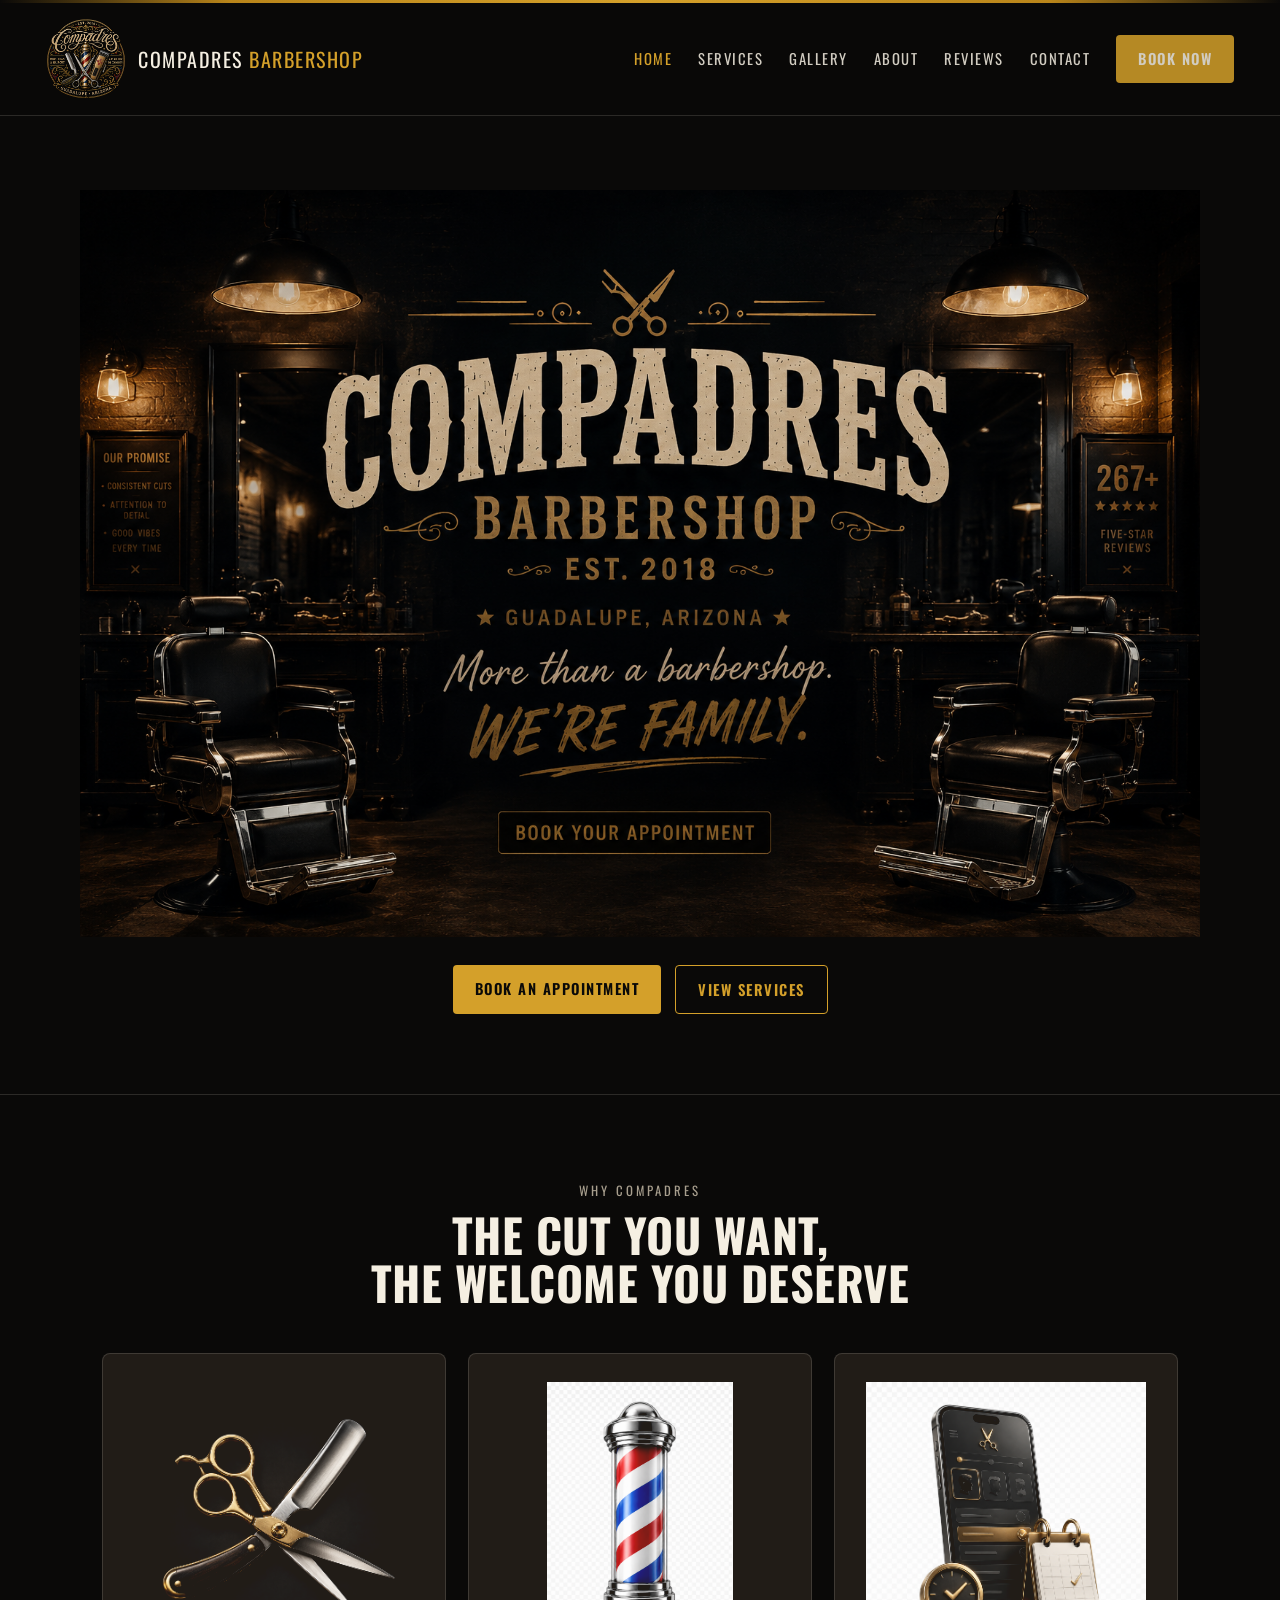
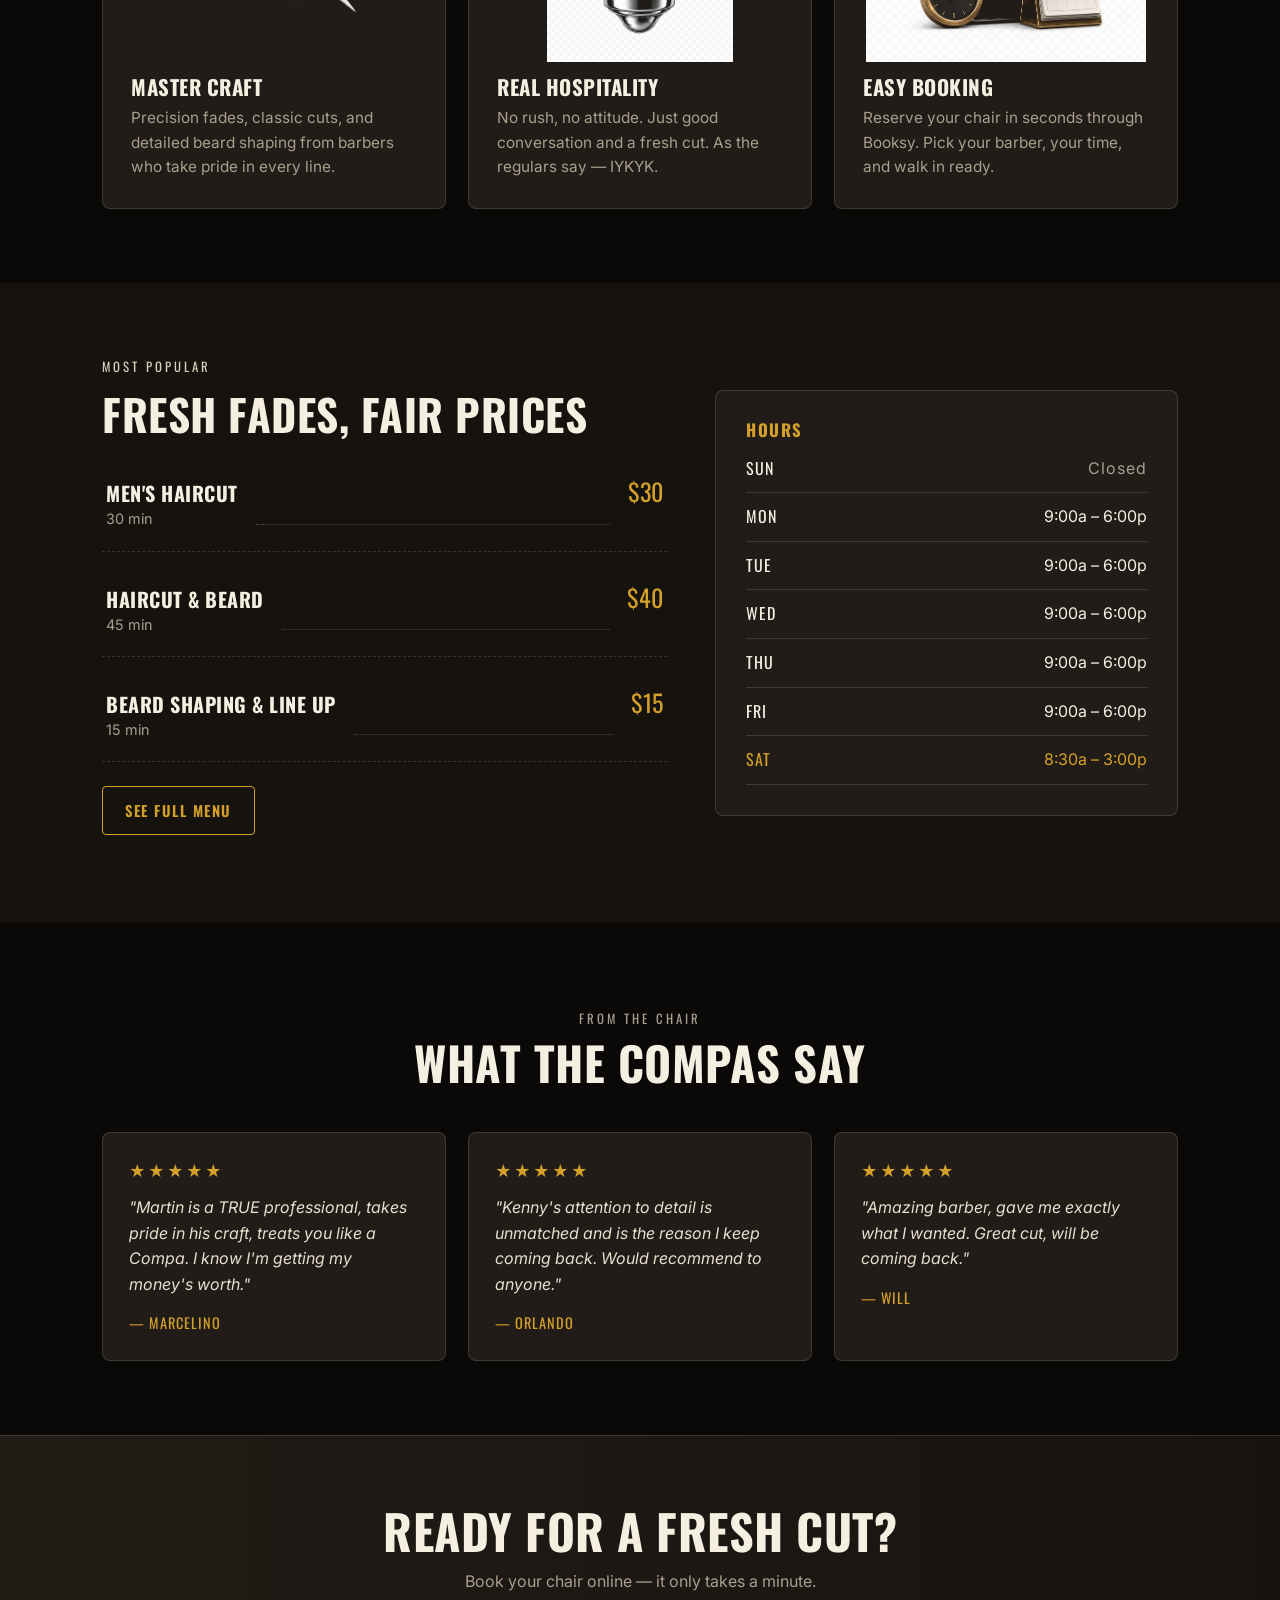
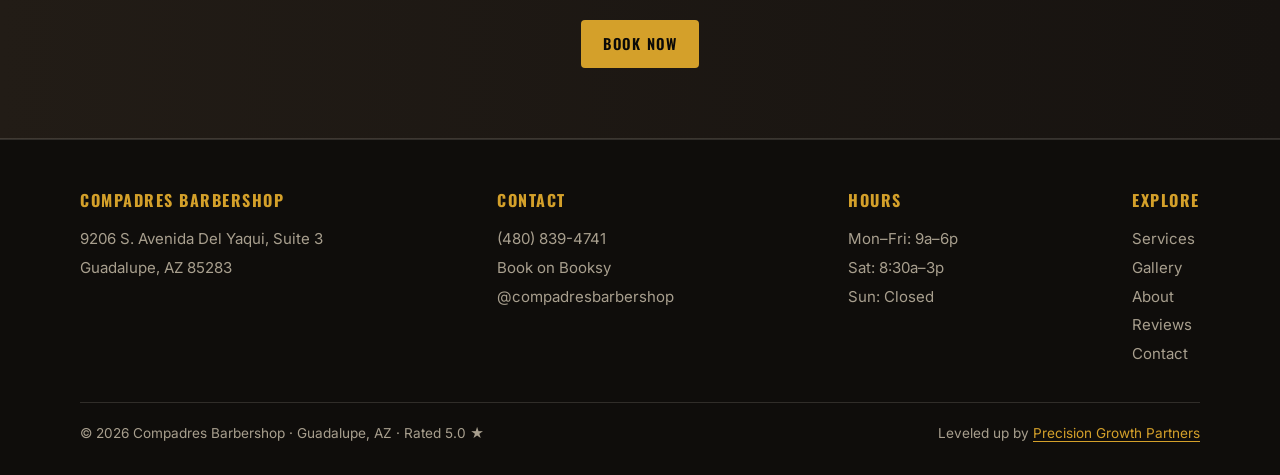
==== commit b5b3552d: "Add files via upload" ====
--- a/index.html
+++ b/index.html
@@ -59,17 +59,17 @@
     </div>
     <div class="grid cols-3">
       <div class="card">
-        <div class="icon"><img src="mastercraft.png" alt="Gold scissors and straight razor"></div>
+        <div class="icon"><img src="mastercraft.png" class="blend" alt="Gold scissors and straight razor" loading="lazy" onclick="openShot(this.src)"></div>
         <h3>Master Craft</h3>
         <p>Precision fades, classic cuts, and detailed beard shaping from barbers who take pride in every line.</p>
       </div>
       <div class="card">
-        <div class="icon"><img src="realhospitality.png" alt="Classic barber pole"></div>
+        <div class="icon"><img src="realhospitality.png" class="blend" alt="Classic barber pole" loading="lazy" onclick="openShot(this.src)"></div>
         <h3>Real Hospitality</h3>
         <p>No rush, no attitude. Just good conversation and a fresh cut. As the regulars say — IYKYK.</p>
       </div>
       <div class="card">
-        <div class="icon"><img src="easybooking.png" alt="Phone booking app with calendar and clock"></div>
+        <div class="icon"><img src="easybooking.png" class="blend" alt="Phone booking app with calendar and clock" loading="lazy" onclick="openShot(this.src)"></div>
         <h3>Easy Booking</h3>
         <p>Reserve your chair in seconds through Booksy. Pick your barber, your time, and walk in ready.</p>
       </div>
@@ -168,7 +168,12 @@
   </div>
   <div class="copyright"><span>© 2026 Compadres Barbershop · Guadalupe, AZ · Rated 5.0 ★</span><span class="credit">Leveled up by <a href="https://www.precisiongrowthpartnersaz.com" target="_blank" rel="noopener">Precision Growth Partners</a></span></div>
 </footer>
+<div class="shotbox" id="shotbox" onclick="this.classList.remove('open')"><img src="" alt="Compadres Barbershop feature image"></div>
 <div class="logobox" id="logobox" onclick="this.classList.remove('open')"><img src="logo.png" alt="Compadres Barbershop logo"></div>
+<script>
+function openShot(src){var b=document.getElementById('shotbox');b.querySelector('img').src=src;b.classList.add('open');}
+document.addEventListener('keydown',function(e){if(e.key==='Escape'){document.getElementById('shotbox').classList.remove('open');document.getElementById('logobox').classList.remove('open');}});
+</script>
 <script defer src="/_vercel/insights/script.js"></script>
 </body>
 </html>
--- a/styles.css
+++ b/styles.css
@@ -102,7 +102,9 @@
 .card h3{font-size:1.3rem;text-transform:uppercase;margin-bottom:8px}
 .card p{color:var(--muted);font-size:.96rem}
 .card .icon{font-size:1.8rem;margin-bottom:14px}
-.card .icon img{width:72px;height:72px;object-fit:cover;border-radius:8px;display:block}
+.card .icon img{width:100%;height:280px;object-fit:contain;display:block;cursor:zoom-in;transition:transform .25s ease}
+.card .icon img:hover{transform:scale(1.03)}
+.card .icon img.blend{mix-blend-mode:lighten}
 
 /* services / price list */
 .pricelist{max-width:760px;margin:0 auto;display:grid;gap:6px}
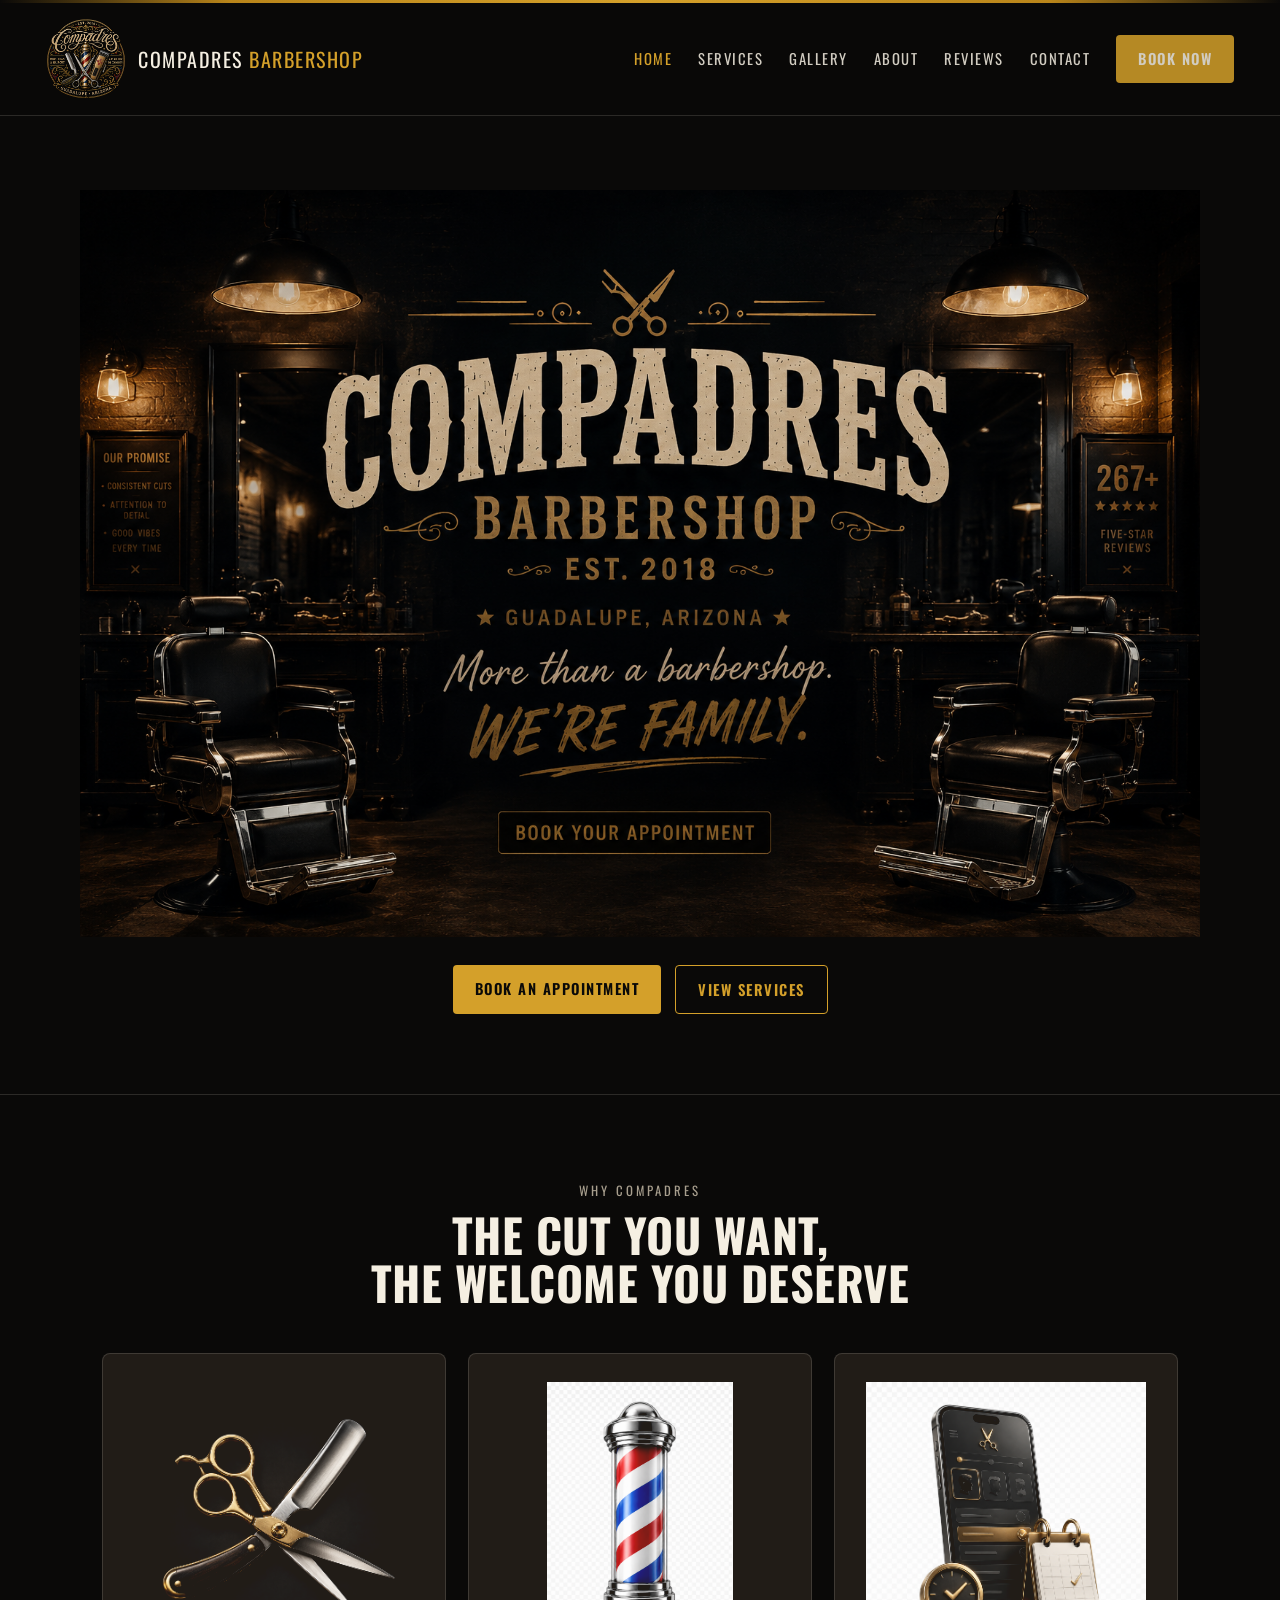
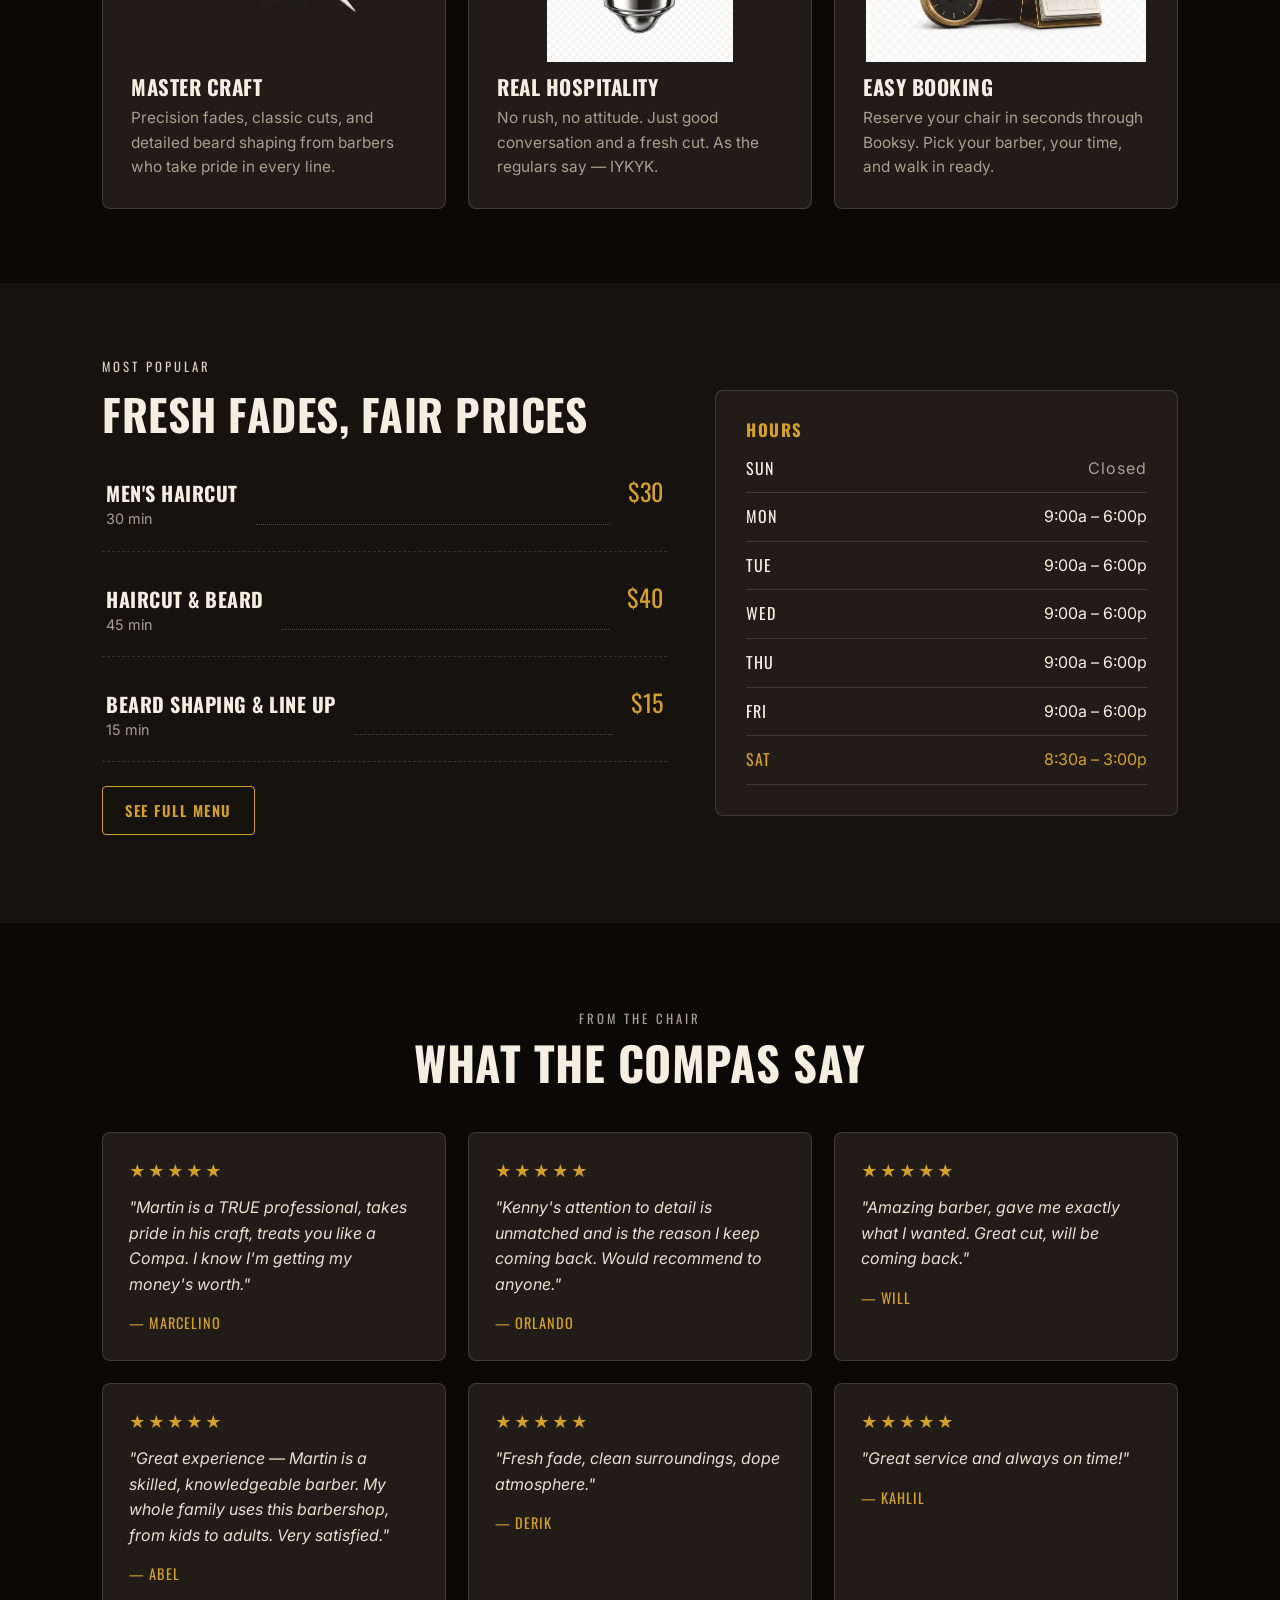
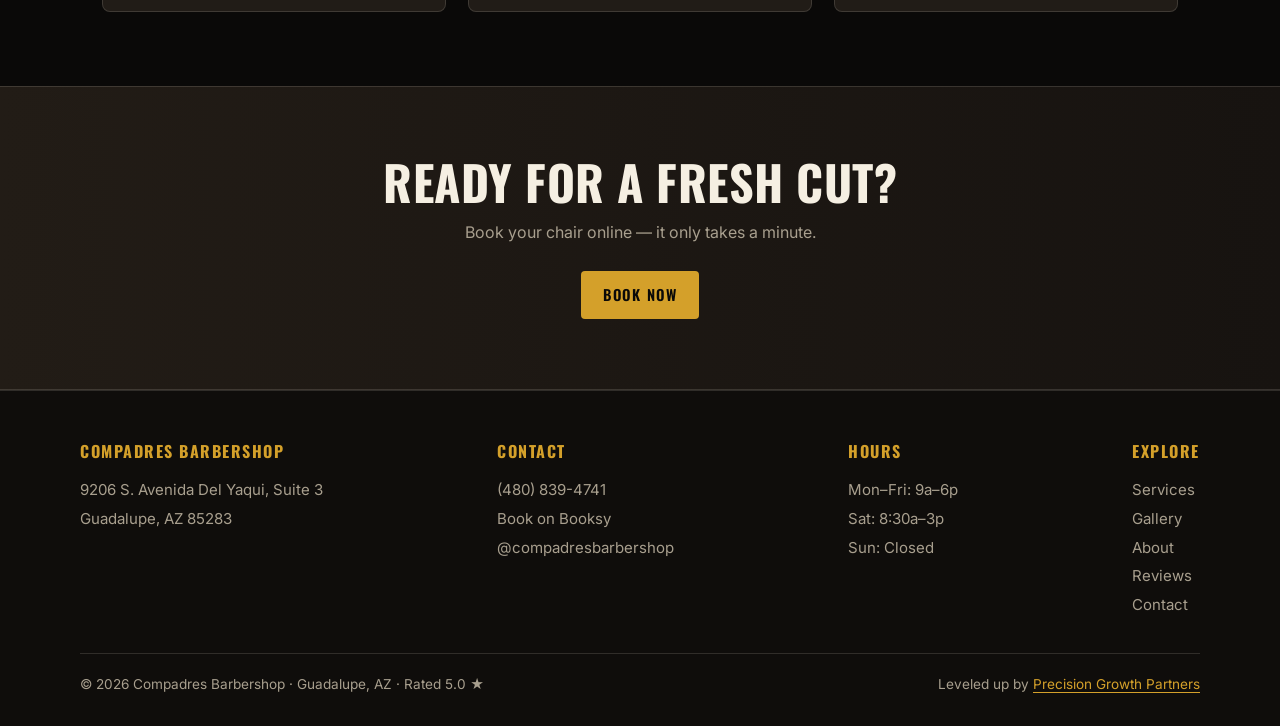
==== commit 2de393cc: "Add files via upload" ====
--- a/index.html
+++ b/index.html
@@ -44,7 +44,10 @@
 </header>
 
 <section class="hero-photo">
-  <a href="https://booksy.com/en-us/102280_compadres-barbershop_barber-shop_14724_tempe" target="_blank" rel="noopener" aria-label="Book your appointment"><img src="Hero.png" alt="Compadres Barbershop — Guadalupe, Arizona. More than a barbershop, we're family. Est. 2018. Rated 5.0 from 267+ reviews."></a>
+  <a class="hero-slides" href="https://booksy.com/en-us/102280_compadres-barbershop_barber-shop_14724_tempe" target="_blank" rel="noopener" aria-label="Book your appointment">
+    <img class="slide on" src="Hero.png" alt="Compadres Barbershop — Guadalupe, Arizona. More than a barbershop, we're family. Est. 2018. Rated 5.0 from 267+ reviews.">
+    <img class="slide" src="CompadresBarbershopHero.png" alt="Inside Compadres Barbershop — chairs, mirrors, and the shop wall" loading="lazy">
+  </a>
   <div class="hero-cta">
     <a class="btn btn-gold" href="https://booksy.com/en-us/102280_compadres-barbershop_barber-shop_14724_tempe" target="_blank" rel="noopener">Book an Appointment</a>
     <a class="btn btn-ghost" href="services.html">View Services</a>
@@ -137,6 +140,21 @@
         <p>"Amazing barber, gave me exactly what I wanted. Great cut, will be coming back."</p>
         <div class="who">— Will</div>
       </div>
+      <div class="quote">
+        <div class="stars">★★★★★</div>
+        <p>"Great experience — Martin is a skilled, knowledgeable barber. My whole family uses this barbershop, from kids to adults. Very satisfied."</p>
+        <div class="who">— Abel</div>
+      </div>
+      <div class="quote">
+        <div class="stars">★★★★★</div>
+        <p>"Fresh fade, clean surroundings, dope atmosphere."</p>
+        <div class="who">— Derik</div>
+      </div>
+      <div class="quote">
+        <div class="stars">★★★★★</div>
+        <p>"Great service and always on time!"</p>
+        <div class="who">— Kahlil</div>
+      </div>
     </div>
   </div>
 </section>
@@ -172,6 +190,7 @@
 <div class="logobox" id="logobox" onclick="this.classList.remove('open')"><img src="logo.png" alt="Compadres Barbershop logo"></div>
 <script>
 function openShot(src){var b=document.getElementById('shotbox');b.querySelector('img').src=src;b.classList.add('open');}
+(function(){var s=document.querySelectorAll('.hero-slides .slide');if(s.length<2)return;var i=0;setInterval(function(){s[i].classList.remove('on');i=(i+1)%s.length;s[i].classList.add('on');},6000);})();
 document.addEventListener('keydown',function(e){if(e.key==='Escape'){document.getElementById('shotbox').classList.remove('open');document.getElementById('logobox').classList.remove('open');}});
 </script>
 <script defer src="/_vercel/insights/script.js"></script>
--- a/styles.css
+++ b/styles.css
@@ -85,6 +85,9 @@
 /* hero photo banner */
 .hero-photo{background:#0a0908;border-bottom:1px solid var(--line);text-align:center}
 .hero-photo img{width:100%;max-width:var(--maxw);height:auto;display:block;margin:0 auto}
+.hero-slides{position:relative;display:block;max-width:var(--maxw);margin:0 auto;aspect-ratio:3/2;overflow:hidden}
+.hero-slides .slide{position:absolute;inset:0;width:100%;height:100%;object-fit:contain;opacity:0;transition:opacity 1.4s ease}
+.hero-slides .slide.on{opacity:1}
 .hero-cta{display:flex;gap:14px;justify-content:center;flex-wrap:wrap;padding:28px 22px 6px}
 
 /* sections */
